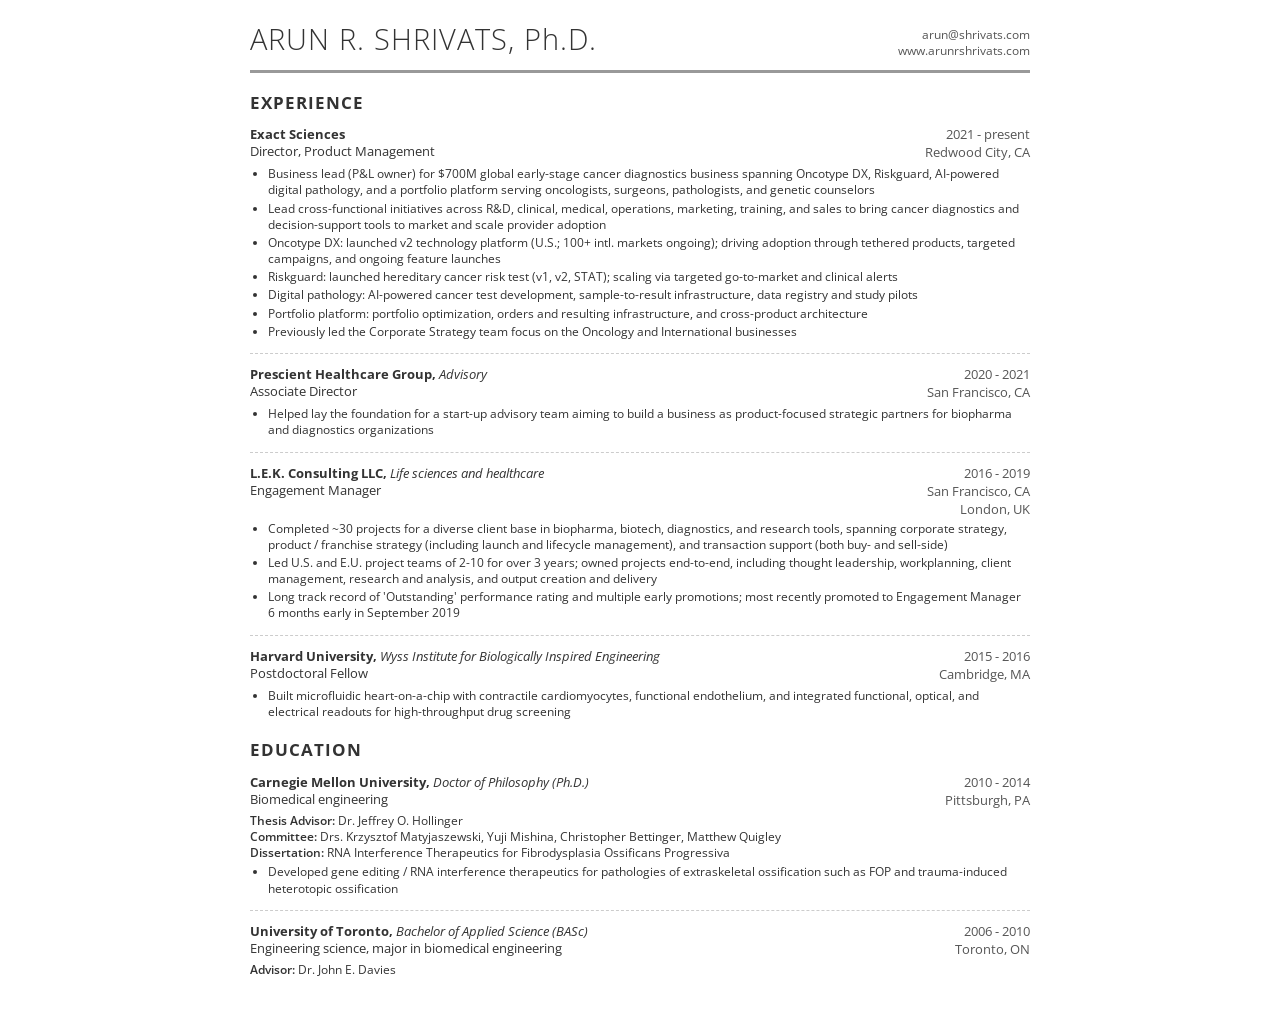
==== files/ArunRShrivats_cv.html @ 9fa8bd8c "Update CV with Exact Sciences role" ====
<!DOCTYPE html>
<html lang="en">
<head>
    <meta charset="utf-8">
    <title>Arun R. Shrivats, Ph.D. - CV</title>
    <style>
        @import url('https://fonts.googleapis.com/css2?family=Open+Sans:wght@300;400;600;700&display=swap');

        * { margin: 0; padding: 0; box-sizing: border-box; }

        body {
            font-family: 'Open Sans', Arial, sans-serif;
            font-size: 9.5pt;
            line-height: 1.35;
            color: #333;
            max-width: 850px;
            margin: 0 auto;
            padding: 20px 35px;
        }

        /* Header */
        .header {
            display: flex;
            justify-content: space-between;
            align-items: flex-end;
            margin-bottom: 18px;
            border-bottom: 3px solid #999;
            padding-bottom: 10px;
        }

        .header h1 {
            font-size: 22pt;
            font-weight: 300;
            color: #333;
            letter-spacing: 1px;
        }

        .header .contact {
            text-align: right;
            font-size: 9pt;
            color: #555;
        }

        .header .contact a {
            color: #555;
            text-decoration: none;
        }

        /* Section headers */
        h2 {
            font-size: 13pt;
            font-weight: 700;
            color: #333;
            margin-top: 18px;
            margin-bottom: 11px;
            text-transform: uppercase;
            letter-spacing: 1px;
        }

        /* Job entries */
        .entry {
            margin-bottom: 11px;
            padding-bottom: 11px;
            border-bottom: 1px dashed #ccc;
        }

        .entry:last-child {
            border-bottom: none;
        }

        .entry-header {
            display: flex;
            justify-content: space-between;
            align-items: baseline;
        }

        .entry-header .left {
            flex: 1;
        }

        .entry-header .right {
            text-align: right;
            white-space: nowrap;
            margin-left: 20px;
            font-size: 10pt;
            color: #555;
        }

        .company {
            font-weight: 700;
            font-size: 9.5pt;
        }

        .company em {
            font-weight: 400;
        }

        .title {
            font-size: 9.5pt;
            margin-bottom: 3px;
        }

        ul {
            margin: 3px 0 0 18px;
            font-size: 9pt;
        }

        ul li {
            margin-bottom: 2px;
        }

        /* Education */
        .edu-details {
            font-size: 9pt;
            margin-top: 2px;
        }

        .edu-details strong {
            font-weight: 600;
        }

        /* Skills */
        .skills p {
            font-size: 10.5pt;
            margin-bottom: 8px;
        }

        .skills strong {
            font-weight: 600;
        }

        @media print {
            body { padding: 0; }
        }

        @page {
            size: letter;
            margin: 0.35in 0.4in;
        }
    </style>
</head>
<body>

<div class="header">
    <h1>ARUN R. SHRIVATS, Ph.D.</h1>
    <div class="contact">
        <a href="mailto:arun@shrivats.com">arun@shrivats.com</a><br>
        <a href="https://www.arunrshrivats.com">www.arunrshrivats.com</a>
    </div>
</div>

<h2>Experience</h2>

<div class="entry">
    <div class="entry-header">
        <div class="left">
            <div class="company">Exact Sciences</div>
            <div class="title">Director, Product Management</div>
        </div>
        <div class="right">2021 - present<br>Redwood City, CA</div>
    </div>
    <ul>
        <li>Business lead (P&L owner) for $700M global early-stage cancer diagnostics business spanning Oncotype DX, Riskguard, AI-powered digital pathology, and a portfolio platform serving oncologists, surgeons, pathologists, and genetic counselors</li>
        <li>Lead cross-functional initiatives across R&D, clinical, medical, operations, marketing, training, and sales to bring cancer diagnostics and decision-support tools to market and scale provider adoption</li>
        <li>Oncotype DX: launched v2 technology platform (U.S.; 100+ intl. markets ongoing); driving adoption through tethered products, targeted campaigns, and ongoing feature launches</li>
        <li>Riskguard: launched hereditary cancer risk test (v1, v2, STAT); scaling via targeted go-to-market and clinical alerts</li>
        <li>Digital pathology: AI-powered cancer test development, sample-to-result infrastructure, data registry and study pilots</li>
        <li>Portfolio platform: portfolio optimization, orders and resulting infrastructure, and cross-product architecture</li>
        <li>Previously led the Corporate Strategy team focus on the Oncology and International businesses</li>
    </ul>
</div>

<div class="entry">
    <div class="entry-header">
        <div class="left">
            <div class="company">Prescient Healthcare Group, <em>Advisory</em></div>
            <div class="title">Associate Director</div>
        </div>
        <div class="right">2020 - 2021<br>San Francisco, CA</div>
    </div>
    <ul>
        <li>Helped lay the foundation for a start-up advisory team aiming to build a business as product-focused strategic partners for biopharma and diagnostics organizations</li>
    </ul>
</div>

<div class="entry">
    <div class="entry-header">
        <div class="left">
            <div class="company">L.E.K. Consulting LLC, <em>Life sciences and healthcare</em></div>
            <div class="title">Engagement Manager</div>
        </div>
        <div class="right">2016 - 2019<br>San Francisco, CA<br>London, UK</div>
    </div>
    <ul>
        <li>Completed ~30 projects for a diverse client base in biopharma, biotech, diagnostics, and research tools, spanning corporate strategy, product / franchise strategy (including launch and lifecycle management), and transaction support (both buy- and sell-side)</li>
        <li>Led U.S. and E.U. project teams of 2-10 for over 3 years; owned projects end-to-end, including thought leadership, workplanning, client management, research and analysis, and output creation and delivery</li>
        <li>Long track record of 'Outstanding' performance rating and multiple early promotions; most recently promoted to Engagement Manager 6 months early in September 2019</li>
    </ul>
</div>

<div class="entry" style="border-bottom:none; margin-bottom:0; padding-bottom:0;">
    <div class="entry-header">
        <div class="left">
            <div class="company">Harvard University, <em>Wyss Institute for Biologically Inspired Engineering</em></div>
            <div class="title">Postdoctoral Fellow</div>
        </div>
        <div class="right">2015 - 2016<br>Cambridge, MA</div>
    </div>
    <ul>
        <li>Built microfluidic heart-on-a-chip with contractile cardiomyocytes, functional endothelium, and integrated functional, optical, and electrical readouts for high-throughput drug screening</li>
    </ul>
</div>


<h2>Education</h2>

<div class="entry">
    <div class="entry-header">
        <div class="left">
            <div class="company">Carnegie Mellon University, <em>Doctor of Philosophy (Ph.D.)</em></div>
            <div class="title">Biomedical engineering</div>
        </div>
        <div class="right">2010 - 2014<br>Pittsburgh, PA</div>
    </div>
    <div class="edu-details">
        <strong>Thesis Advisor:</strong> Dr. Jeffrey O. Hollinger<br>
        <strong>Committee:</strong> Drs. Krzysztof Matyjaszewski, Yuji Mishina, Christopher Bettinger, Matthew Quigley<br>
        <strong>Dissertation:</strong> RNA Interference Therapeutics for Fibrodysplasia Ossificans Progressiva
    </div>
    <ul>
        <li>Developed gene editing / RNA interference therapeutics for pathologies of extraskeletal ossification such as FOP and trauma-induced heterotopic ossification</li>
    </ul>
</div>

<div class="entry">
    <div class="entry-header">
        <div class="left">
            <div class="company">University of Toronto, <em>Bachelor of Applied Science (BASc)</em></div>
            <div class="title">Engineering science, major in biomedical engineering</div>
        </div>
        <div class="right">2006 - 2010<br>Toronto, ON</div>
    </div>
    <div class="edu-details">
        <strong>Advisor:</strong> Dr. John E. Davies
    </div>
</div>


</body>
</html>
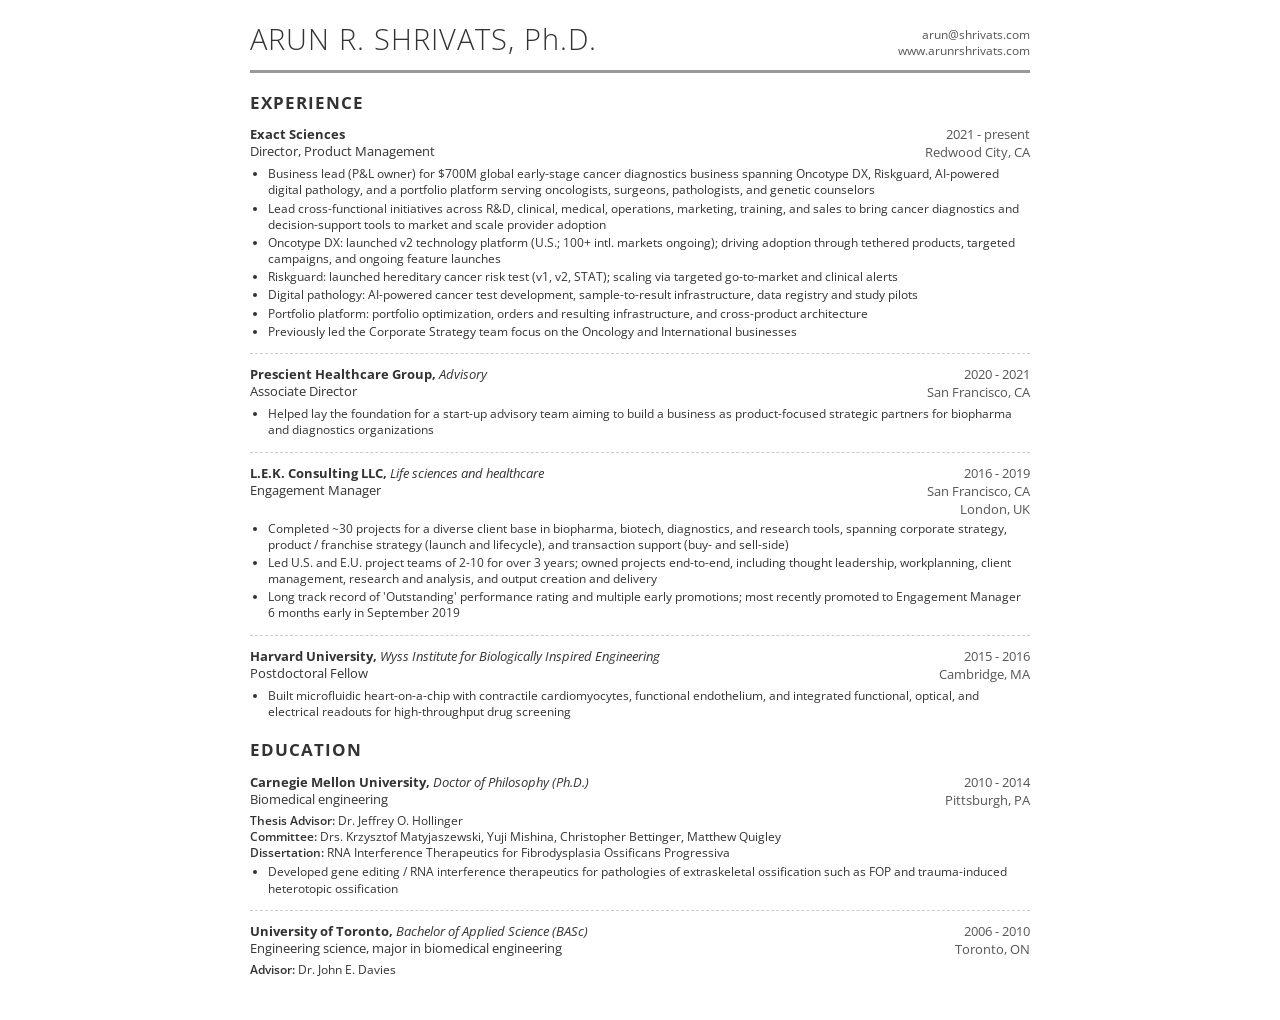
==== commit b63d3a55: "Trim first L.E.K. bullet to prevent line overflow on CV Co-Authored-By: Claude Opus 4.6 <noreply@ant" ====
--- a/files/ArunRShrivats_cv.html
+++ b/files/ArunRShrivats_cv.html
@@ -192,7 +192,7 @@
         <div class="right">2016 - 2019<br>San Francisco, CA<br>London, UK</div>
     </div>
     <ul>
-        <li>Completed ~30 projects for a diverse client base in biopharma, biotech, diagnostics, and research tools, spanning corporate strategy, product / franchise strategy (including launch and lifecycle management), and transaction support (both buy- and sell-side)</li>
+        <li>Completed ~30 projects for a diverse client base in biopharma, biotech, diagnostics, and research tools, spanning corporate strategy, product / franchise strategy (launch and lifecycle), and transaction support (buy- and sell-side)</li>
         <li>Led U.S. and E.U. project teams of 2-10 for over 3 years; owned projects end-to-end, including thought leadership, workplanning, client management, research and analysis, and output creation and delivery</li>
         <li>Long track record of 'Outstanding' performance rating and multiple early promotions; most recently promoted to Engagement Manager 6 months early in September 2019</li>
     </ul>
